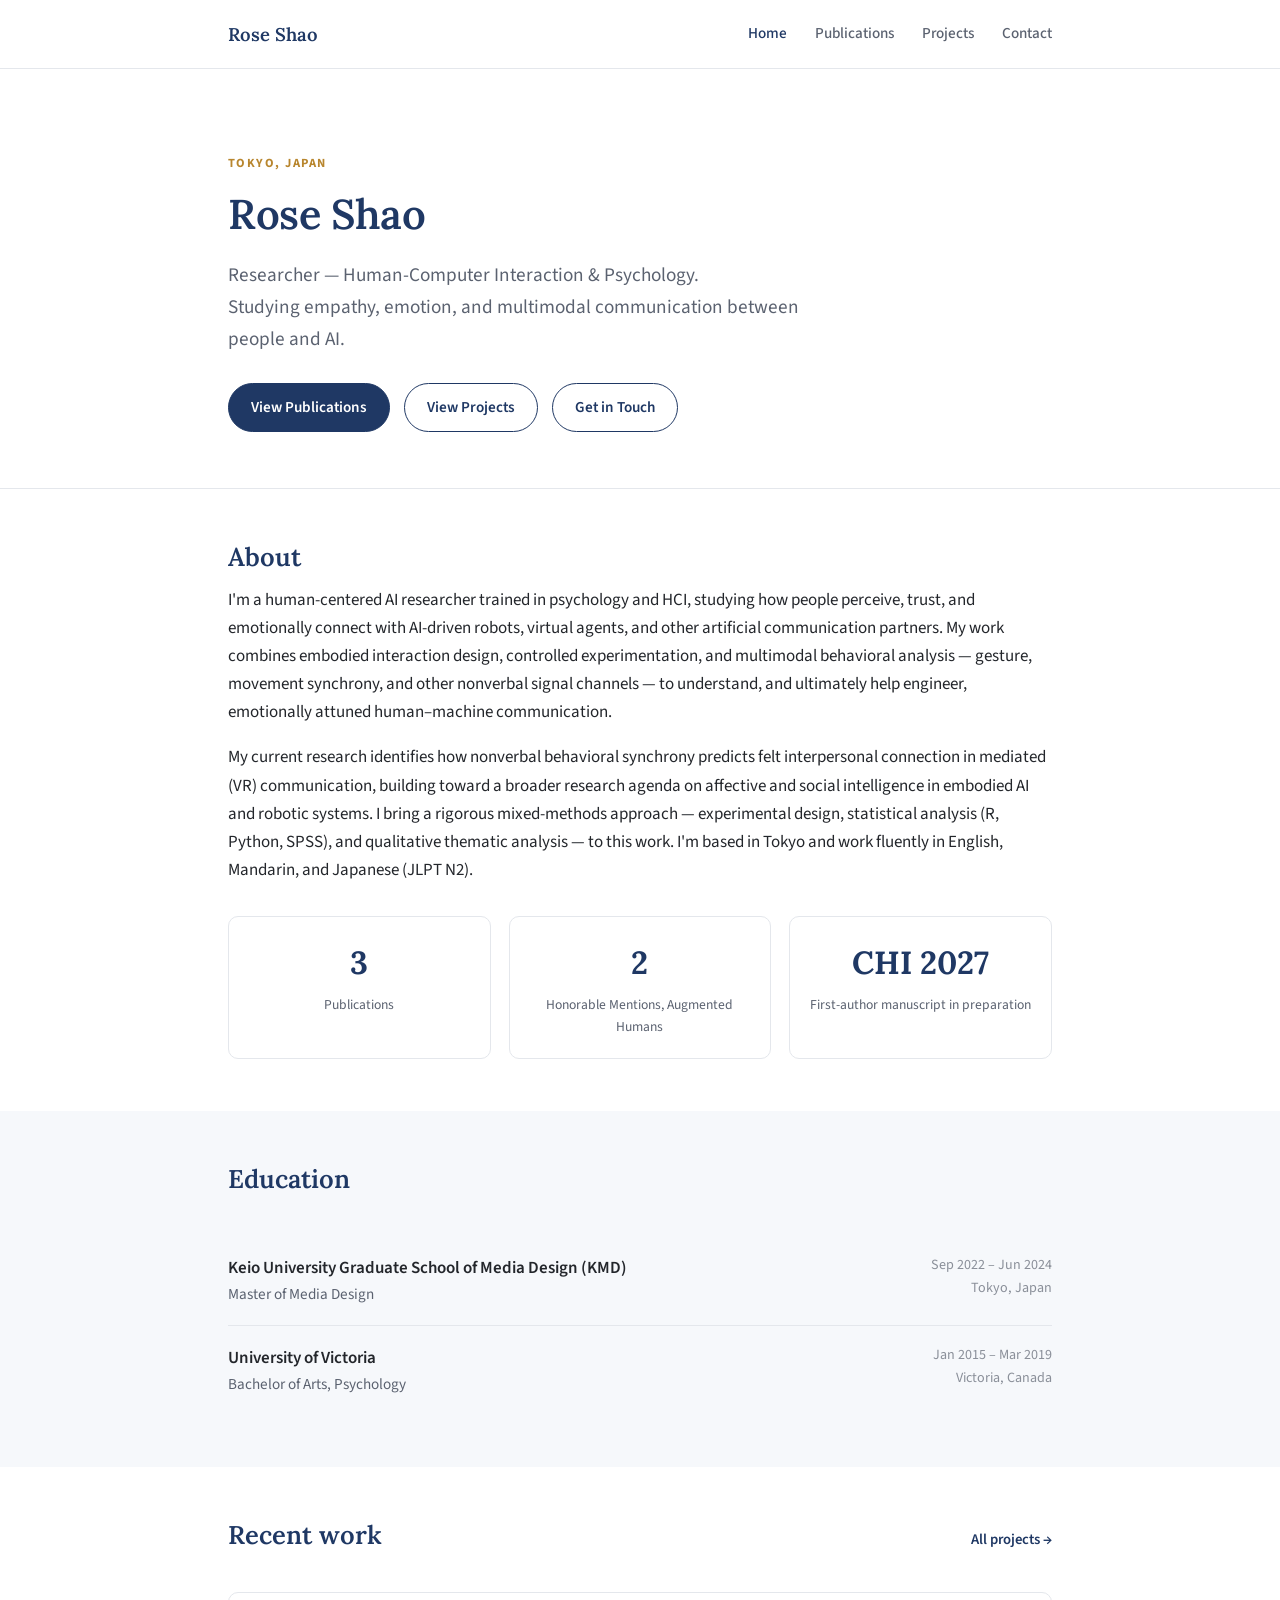
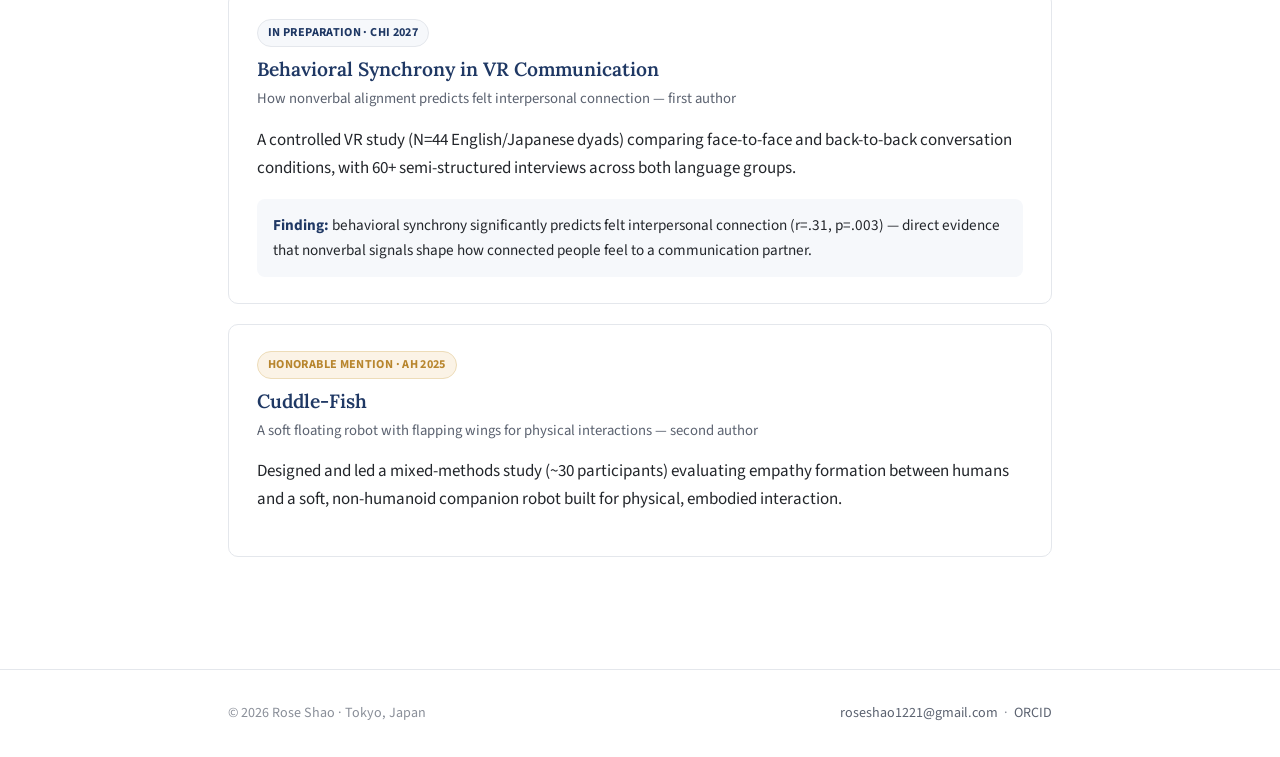
==== index.html @ c5a9d0fc "Add files via upload" ====
<!DOCTYPE html>
<html lang="en">
<head>
<meta charset="UTF-8">
<meta name="viewport" content="width=device-width, initial-scale=1.0">
<title>Rose Shao — Researcher, HCI &amp; Psychology</title>
<meta name="description" content="Rose Shao is a Tokyo-based researcher studying empathy, emotion, and multimodal human-machine communication in HCI, robotics, and VR.">
<link rel="preconnect" href="https://fonts.googleapis.com">
<link rel="preconnect" href="https://fonts.gstatic.com" crossorigin>
<link href="https://fonts.googleapis.com/css2?family=Lora:wght@500;600;700&family=Source+Sans+3:wght@400;500;600;700&display=swap" rel="stylesheet">
<link rel="stylesheet" href="css/style.css">
</head>
<body>

<header class="site-header">
  <div class="wrap">
    <a href="index.html" class="logo">Rose Shao</a>
    <nav>
      <a href="index.html" class="active">Home</a>
      <a href="publications.html">Publications</a>
      <a href="projects.html">Projects</a>
      <a href="contact.html">Contact</a>
    </nav>
  </div>
</header>

<main>
  <section class="hero">
    <div class="wrap">
      <p class="eyebrow">Tokyo, Japan</p>
      <h1>Rose Shao</h1>
      <p class="tagline">Researcher — Human-Computer Interaction &amp; Psychology.<br>
      Studying empathy, emotion, and multimodal communication between people and AI.</p>
      <div class="cta-row">
        <a class="btn btn-primary" href="publications.html">View Publications</a>
        <a class="btn btn-secondary" href="projects.html">View Projects</a>
        <a class="btn btn-secondary" href="contact.html">Get in Touch</a>
      </div>
    </div>
  </section>

  <hr class="section-divider">

  <section>
    <div class="wrap">
      <h2>About</h2>
      <p>
        I'm a human-centered AI researcher trained in psychology and HCI, studying how people
        perceive, trust, and emotionally connect with AI-driven robots, virtual agents, and other
        artificial communication partners. My work combines embodied interaction design, controlled
        experimentation, and multimodal behavioral analysis — gesture, movement synchrony, and other
        nonverbal signal channels — to understand, and ultimately help engineer, emotionally attuned
        human&ndash;machine communication.
      </p>
      <p>
        My current research identifies how nonverbal behavioral synchrony predicts felt interpersonal
        connection in mediated (VR) communication, building toward a broader research agenda on
        affective and social intelligence in embodied AI and robotic systems. I bring a rigorous
        mixed-methods approach — experimental design, statistical analysis (R, Python, SPSS), and
        qualitative thematic analysis — to this work. I'm based in Tokyo and work fluently in English,
        Mandarin, and Japanese (JLPT N2).
      </p>

      <div class="stat-row">
        <div class="stat-card">
          <div class="stat-num">3</div>
          <div class="stat-label">Publications</div>
        </div>
        <div class="stat-card">
          <div class="stat-num">2</div>
          <div class="stat-label">Honorable Mentions, Augmented Humans</div>
        </div>
        <div class="stat-card">
          <div class="stat-num">CHI 2027</div>
          <div class="stat-label">First-author manuscript in preparation</div>
        </div>
      </div>
    </div>
  </section>

  <section class="tint">
    <div class="wrap">
      <div class="section-head">
        <h2>Education</h2>
      </div>

      <div class="edu-row">
        <div>
          <div class="school">Keio University Graduate School of Media Design (KMD)</div>
          <div class="degree">Master of Media Design</div>
        </div>
        <div class="when">Sep 2022 – Jun 2024<br>Tokyo, Japan</div>
      </div>

      <div class="edu-row">
        <div>
          <div class="school">University of Victoria</div>
          <div class="degree">Bachelor of Arts, Psychology</div>
        </div>
        <div class="when">Jan 2015 – Mar 2019<br>Victoria, Canada</div>
      </div>
    </div>
  </section>

  <section>
    <div class="wrap">
      <div class="section-head">
        <h2>Recent work</h2>
        <a class="see-all" href="projects.html">All projects →</a>
      </div>

      <div class="card">
        <div class="card-eyebrow">
          <span class="badge">In preparation · CHI 2027</span>
        </div>
        <h3>Behavioral Synchrony in VR Communication</h3>
        <p class="venue">How nonverbal alignment predicts felt interpersonal connection — first author</p>
        <p>A controlled VR study (N=44 English/Japanese dyads) comparing face-to-face and back-to-back
        conversation conditions, with 60+ semi-structured interviews across both language groups.</p>
        <div class="findings"><strong>Finding:</strong> behavioral synchrony significantly predicts felt
        interpersonal connection (r=.31, p=.003) — direct evidence that nonverbal signals shape how
        connected people feel to a communication partner.</div>
      </div>

      <div class="card">
        <div class="card-eyebrow">
          <span class="badge badge-honor">Honorable Mention · AH 2025</span>
        </div>
        <h3>Cuddle-Fish</h3>
        <p class="venue">A soft floating robot with flapping wings for physical interactions — second author</p>
        <p>Designed and led a mixed-methods study (~30 participants) evaluating empathy formation between
        humans and a soft, non-humanoid companion robot built for physical, embodied interaction.</p>
      </div>
    </div>
  </section>
</main>

<footer class="site-footer">
  <div class="wrap">
    <p>© 2026 Rose Shao · Tokyo, Japan</p>
    <p><a href="mailto:roseshao1221@gmail.com">roseshao1221@gmail.com</a> &nbsp;·&nbsp; <a href="https://orcid.org/0009-0001-0417-9111" target="_blank" rel="noopener">ORCID</a></p>
  </div>
</footer>

</body>
</html>
---- css/style.css ----
/* ===== Rose Shao — Personal Site ===== */

:root {
  --navy: #1f3864;
  --navy-deep: #162748;
  --ink: #23262b;
  --muted: #5b6270;
  --faint: #8a8f99;
  --border: #e4e7ec;
  --bg: #ffffff;
  --bg-tint: #f6f8fb;
  --gold: #b8862e;
  --gold-bg: #fbf3e6;
  --max-w: 880px;
  --radius: 10px;
}

* { box-sizing: border-box; }

html { scroll-behavior: smooth; }

body {
  margin: 0;
  background: var(--bg);
  color: var(--ink);
  font-family: "Source Sans 3", "Inter", -apple-system, BlinkMacSystemFont, "Segoe UI", sans-serif;
  font-size: 17px;
  line-height: 1.65;
  -webkit-font-smoothing: antialiased;
}

h1, h2, h3, h4 {
  font-family: "Lora", Georgia, "Times New Roman", serif;
  color: var(--navy);
  line-height: 1.25;
  margin: 0 0 0.5em 0;
  font-weight: 600;
}

h1 { font-size: 2.6rem; letter-spacing: -0.01em; }
h2 { font-size: 1.6rem; margin-top: 0; }
h3 { font-size: 1.2rem; margin-bottom: 0.35em; }

p { margin: 0 0 1em 0; color: var(--ink); }

a { color: var(--navy); text-decoration: none; }
a:hover { text-decoration: underline; }

.wrap {
  max-width: var(--max-w);
  margin: 0 auto;
  padding: 0 28px;
}

/* ---------- Header ---------- */
.site-header {
  border-bottom: 1px solid var(--border);
  position: sticky;
  top: 0;
  background: rgba(255, 255, 255, 0.92);
  backdrop-filter: saturate(180%) blur(6px);
  z-index: 20;
}

.site-header .wrap {
  display: flex;
  align-items: center;
  justify-content: space-between;
  height: 68px;
}

.logo {
  font-family: "Lora", Georgia, serif;
  font-weight: 600;
  font-size: 1.15rem;
  color: var(--navy);
}
.logo:hover { text-decoration: none; }

.site-header nav {
  display: flex;
  align-items: center;
  gap: 28px;
}

.site-header nav a {
  color: var(--muted);
  font-size: 0.95rem;
  font-weight: 500;
}
.site-header nav a:hover { color: var(--navy); text-decoration: none; }
.site-header nav a.active { color: var(--navy); }

.nav-cv {
  border: 1px solid var(--navy);
  border-radius: 999px;
  padding: 6px 16px !important;
  color: var(--navy) !important;
}
.nav-cv:hover { background: var(--navy); color: #fff !important; }

/* ---------- Hero ---------- */
.hero {
  padding: 84px 0 56px 0;
}

.eyebrow {
  text-transform: uppercase;
  letter-spacing: 0.12em;
  font-size: 0.78rem;
  color: var(--gold);
  font-weight: 700;
  margin-bottom: 14px;
}

.tagline {
  font-size: 1.2rem;
  color: var(--muted);
  max-width: 620px;
}

.cta-row {
  display: flex;
  gap: 14px;
  flex-wrap: wrap;
  margin-top: 28px;
}

.btn {
  display: inline-block;
  padding: 11px 22px;
  border-radius: 999px;
  font-size: 0.95rem;
  font-weight: 600;
  border: 1px solid var(--navy);
}
.btn:hover { text-decoration: none; }

.btn-primary {
  background: var(--navy);
  color: #fff;
}
.btn-primary:hover { background: var(--navy-deep); }

.btn-secondary {
  background: transparent;
  color: var(--navy);
}
.btn-secondary:hover { background: var(--bg-tint); }

/* ---------- Sections ---------- */
section { padding: 52px 0; }
section.tint { background: var(--bg-tint); }
.section-divider { border: none; border-top: 1px solid var(--border); margin: 0; }

.section-head {
  display: flex;
  align-items: baseline;
  justify-content: space-between;
  margin-bottom: 28px;
}

.section-head .see-all { font-size: 0.92rem; font-weight: 600; }

/* ---------- Stats ---------- */
.stat-row {
  display: grid;
  grid-template-columns: repeat(3, 1fr);
  gap: 18px;
  margin-top: 32px;
}

.stat-card {
  border: 1px solid var(--border);
  border-radius: var(--radius);
  padding: 20px 18px;
  text-align: center;
}

.stat-num {
  font-family: "Lora", Georgia, serif;
  font-size: 2rem;
  color: var(--navy);
  font-weight: 700;
}

.stat-label {
  font-size: 0.85rem;
  color: var(--muted);
  margin-top: 4px;
}

/* ---------- Education / list rows ---------- */
.edu-row {
  display: flex;
  justify-content: space-between;
  gap: 20px;
  padding: 18px 0;
  border-bottom: 1px solid var(--border);
}
.edu-row:last-child { border-bottom: none; }

.edu-row .school { font-weight: 600; color: var(--ink); }
.edu-row .degree { color: var(--muted); font-size: 0.95rem; }
.edu-row .when { color: var(--faint); font-size: 0.88rem; white-space: nowrap; text-align: right; }

/* ---------- Cards (publications / projects) ---------- */
.card {
  border: 1px solid var(--border);
  border-radius: var(--radius);
  padding: 26px 28px;
  margin-bottom: 20px;
  background: #fff;
}

.card-eyebrow {
  display: flex;
  gap: 10px;
  flex-wrap: wrap;
  align-items: center;
  margin-bottom: 10px;
}

.badge {
  display: inline-block;
  font-size: 0.76rem;
  font-weight: 700;
  letter-spacing: 0.03em;
  text-transform: uppercase;
  padding: 3px 10px;
  border-radius: 999px;
  background: var(--bg-tint);
  color: var(--navy);
  border: 1px solid var(--border);
}

.badge-honor {
  background: var(--gold-bg);
  color: var(--gold);
  border-color: #eddcb8;
}

.card h3 { margin-bottom: 6px; }

.card .venue {
  color: var(--muted);
  font-size: 0.92rem;
  margin-bottom: 14px;
}

.card .findings {
  margin: 14px 0 0 0;
  padding: 14px 16px;
  background: var(--bg-tint);
  border-radius: 8px;
  font-size: 0.95rem;
}
.card .findings strong { color: var(--navy); }

.tag-row {
  display: flex;
  gap: 8px;
  flex-wrap: wrap;
  margin-top: 16px;
}
.tag {
  font-size: 0.8rem;
  color: var(--muted);
  background: var(--bg-tint);
  border-radius: 6px;
  padding: 3px 10px;
}

.card-links {
  margin-top: 16px;
  display: flex;
  gap: 18px;
  font-size: 0.92rem;
  font-weight: 600;
}

.citation {
  font-family: "Menlo", "Consolas", monospace;
  font-size: 0.83rem;
  color: var(--muted);
  background: var(--bg-tint);
  border-left: 3px solid var(--navy);
  padding: 12px 16px;
  border-radius: 0 6px 6px 0;
  margin-top: 14px;
  line-height: 1.55;
}

.note {
  font-size: 0.85rem;
  color: var(--faint);
  font-style: italic;
  margin-top: 10px;
}

/* ---------- Contact ---------- */
.contact-grid {
  display: grid;
  grid-template-columns: 1fr 1fr;
  gap: 16px;
  margin-top: 28px;
}

.contact-card {
  border: 1px solid var(--border);
  border-radius: var(--radius);
  padding: 22px 24px;
}

.contact-card .label {
  font-size: 0.8rem;
  text-transform: uppercase;
  letter-spacing: 0.06em;
  color: var(--faint);
  margin-bottom: 6px;
}

.contact-card .value {
  font-size: 1.05rem;
  font-weight: 600;
}

/* ---------- Footer ---------- */
.site-footer {
  border-top: 1px solid var(--border);
  padding: 32px 0;
  margin-top: 40px;
}

.site-footer .wrap {
  display: flex;
  justify-content: space-between;
  align-items: center;
  flex-wrap: wrap;
  gap: 12px;
}

.site-footer p {
  margin: 0;
  color: var(--faint);
  font-size: 0.88rem;
}

.site-footer a { color: var(--muted); }

/* ---------- Responsive ---------- */
@media (max-width: 640px) {
  h1 { font-size: 2rem; }
  .stat-row { grid-template-columns: 1fr; }
  .contact-grid { grid-template-columns: 1fr; }
  .site-header nav { gap: 16px; }
  .edu-row { flex-direction: column; }
  .edu-row .when { text-align: left; }
}
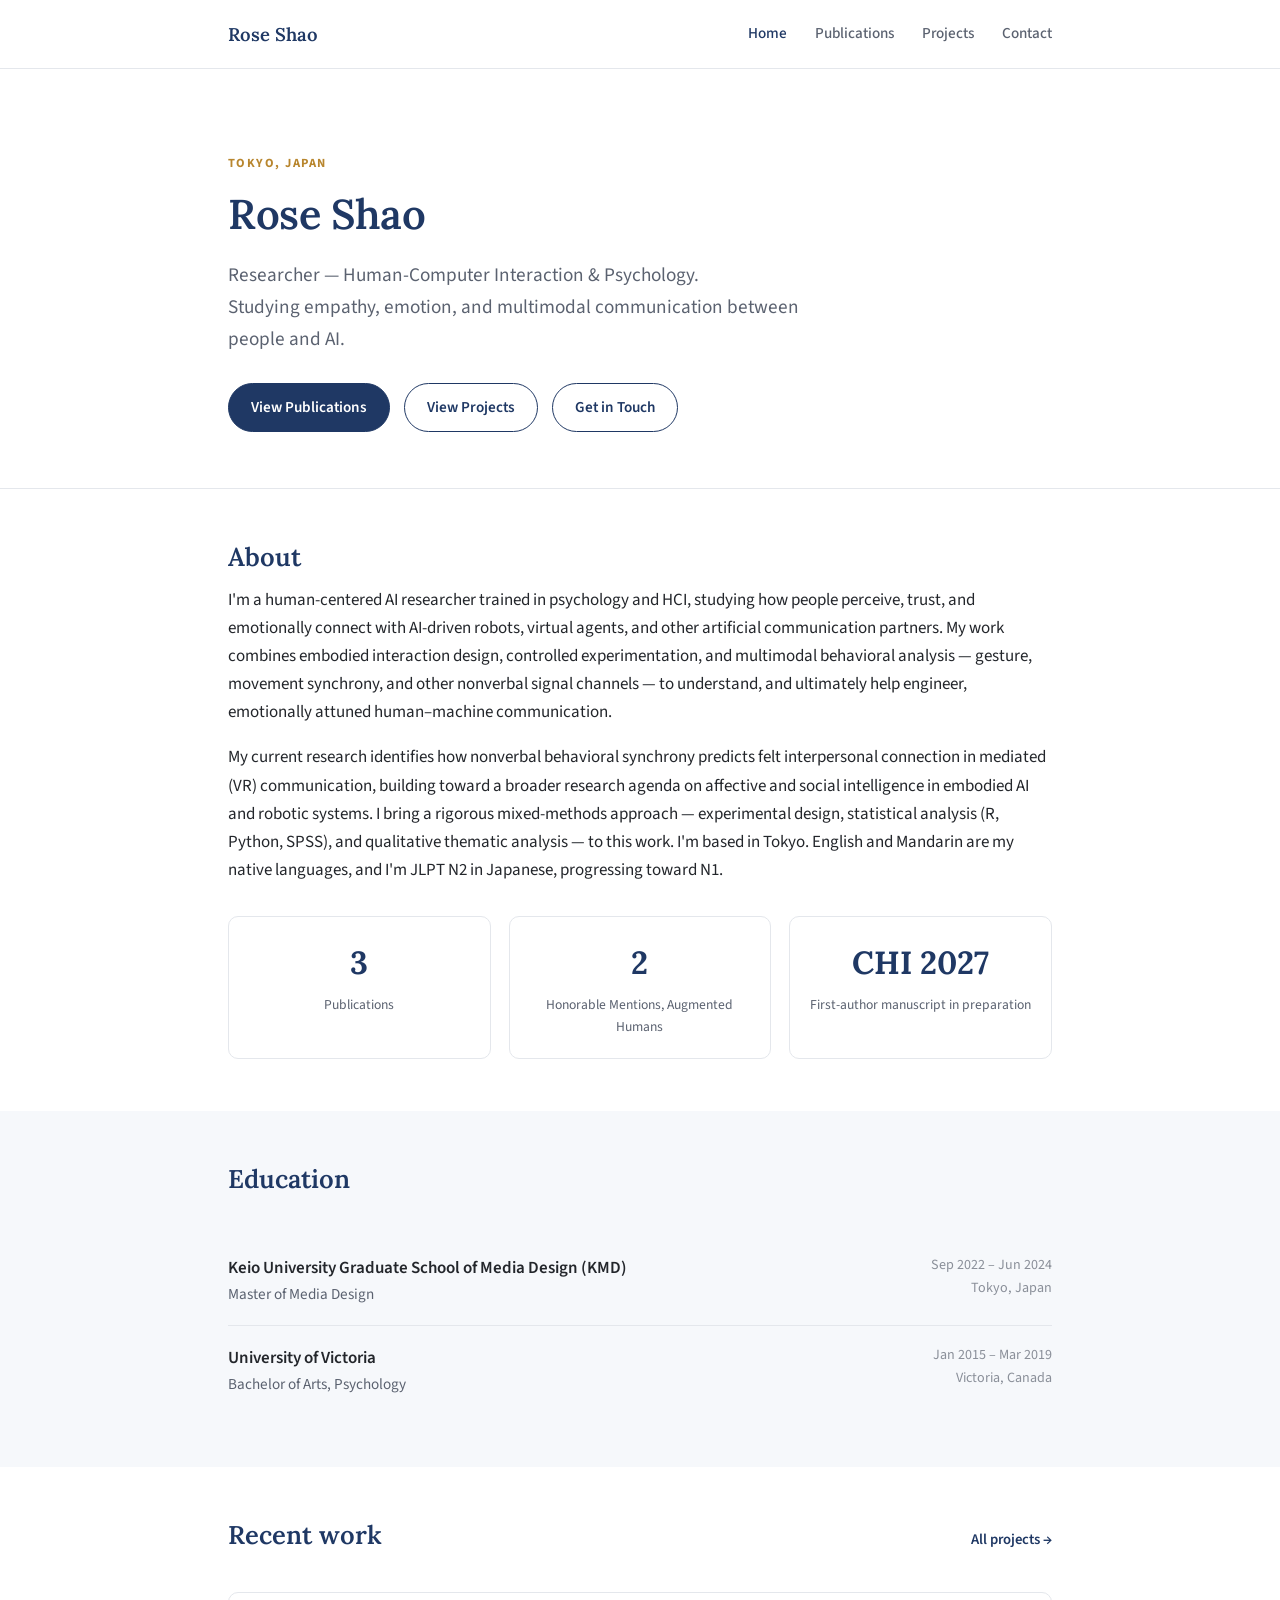
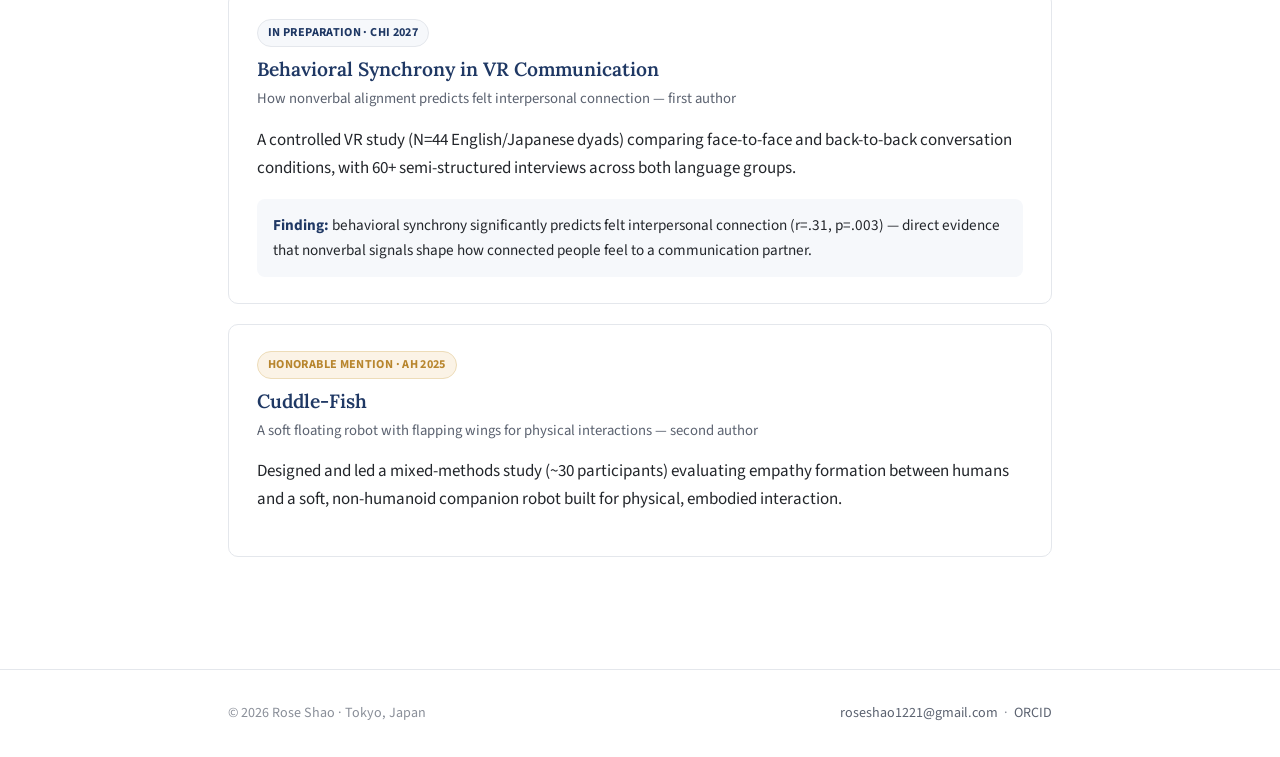
==== commit cd6024cd: "Correct Japanese proficiency claim to match actual JLPT N2 level" ====
--- a/index.html
+++ b/index.html
@@ -57,8 +57,8 @@
         connection in mediated (VR) communication, building toward a broader research agenda on
         affective and social intelligence in embodied AI and robotic systems. I bring a rigorous
         mixed-methods approach — experimental design, statistical analysis (R, Python, SPSS), and
-        qualitative thematic analysis — to this work. I'm based in Tokyo and work fluently in English,
-        Mandarin, and Japanese (JLPT N2).
+        qualitative thematic analysis — to this work. I'm based in Tokyo. English and Mandarin are my
+        native languages, and I'm JLPT N2 in Japanese, progressing toward N1.
       </p>
 
       <div class="stat-row">
--- a/css/style.css
+++ b/css/style.css
@@ -213,6 +213,30 @@
   background: #fff;
 }
 
+.card-photo {
+  width: calc(100% + 56px);
+  margin: -26px -28px 20px -28px;
+  border-radius: var(--radius) var(--radius) 0 0;
+  overflow: hidden;
+  background: var(--bg-tint);
+}
+
+.card-photo img {
+  width: 100%;
+  height: 300px;
+  object-fit: cover;
+  object-position: center;
+  display: block;
+}
+
+.card-photo-credit {
+  font-size: 0.76rem;
+  color: var(--faint);
+  padding: 6px 16px;
+  background: var(--bg-tint);
+  text-align: right;
+}
+
 .card-eyebrow {
   display: flex;
   gap: 10px;
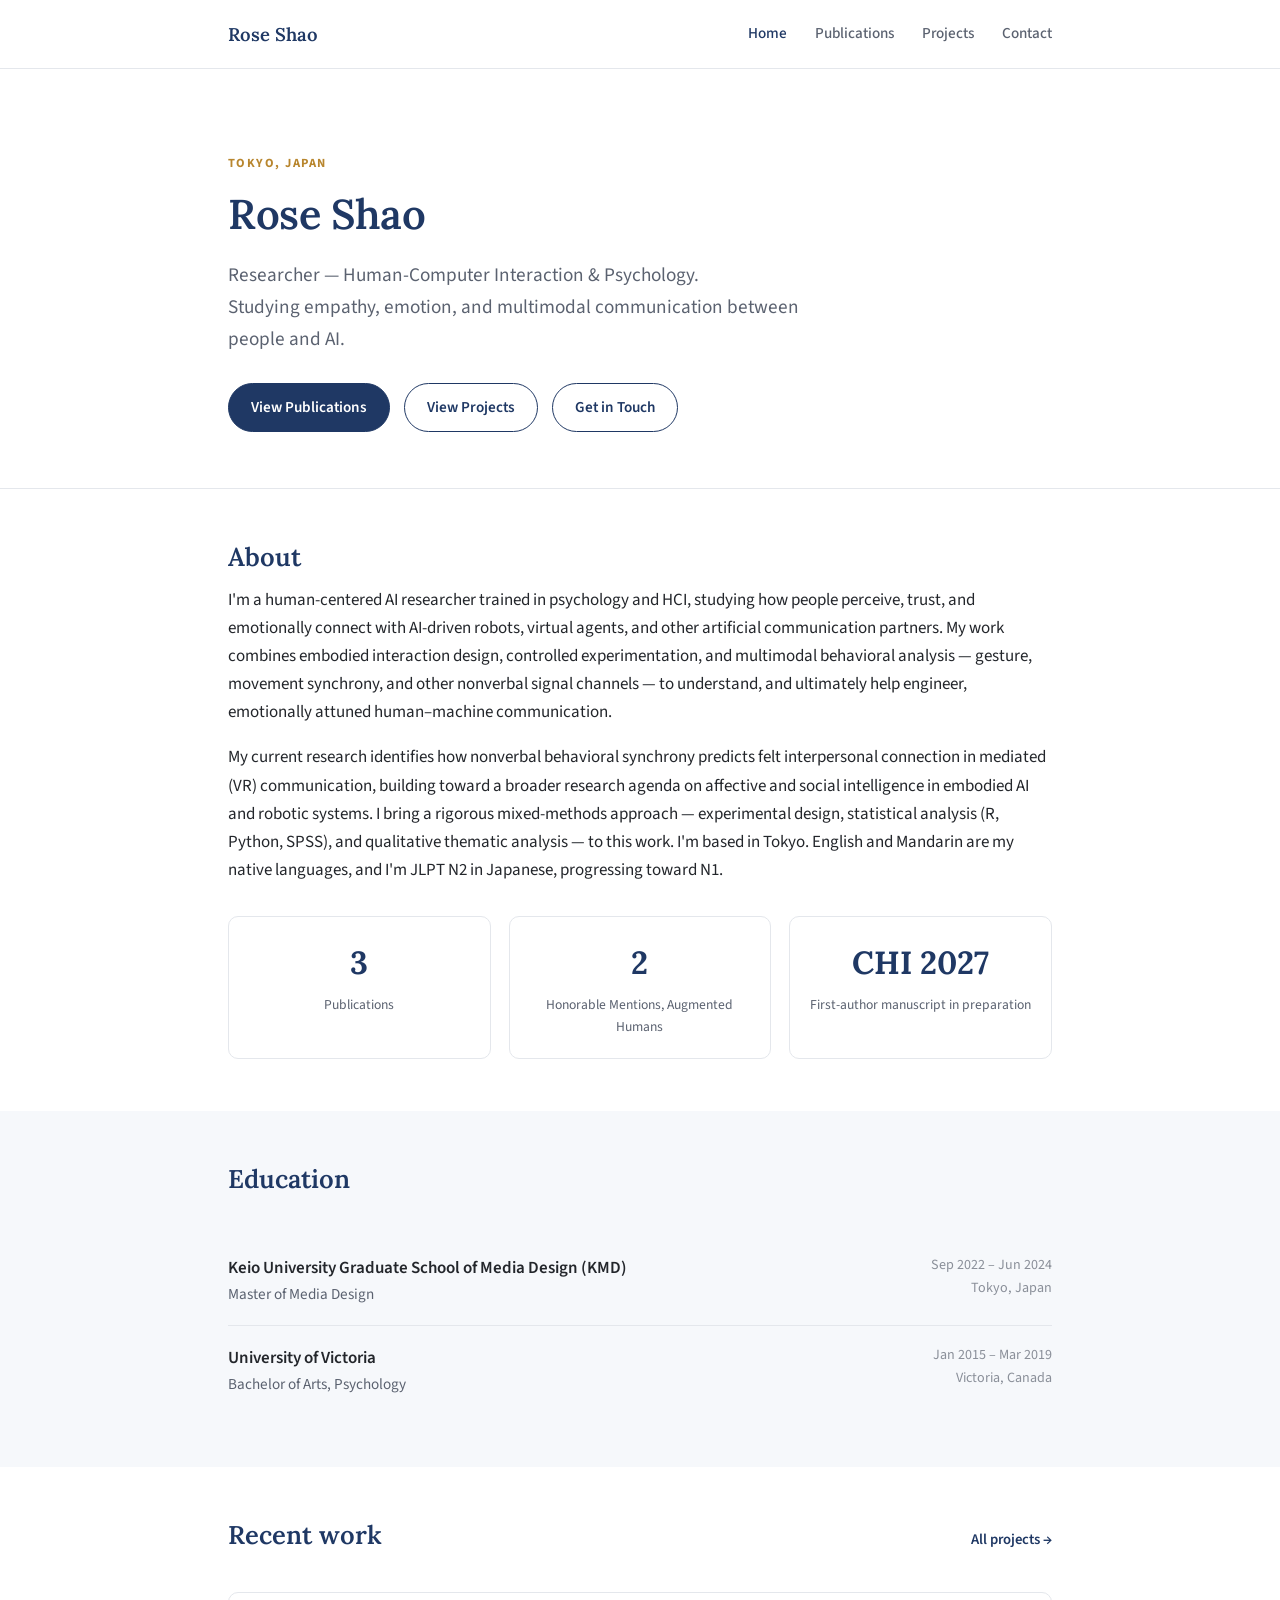
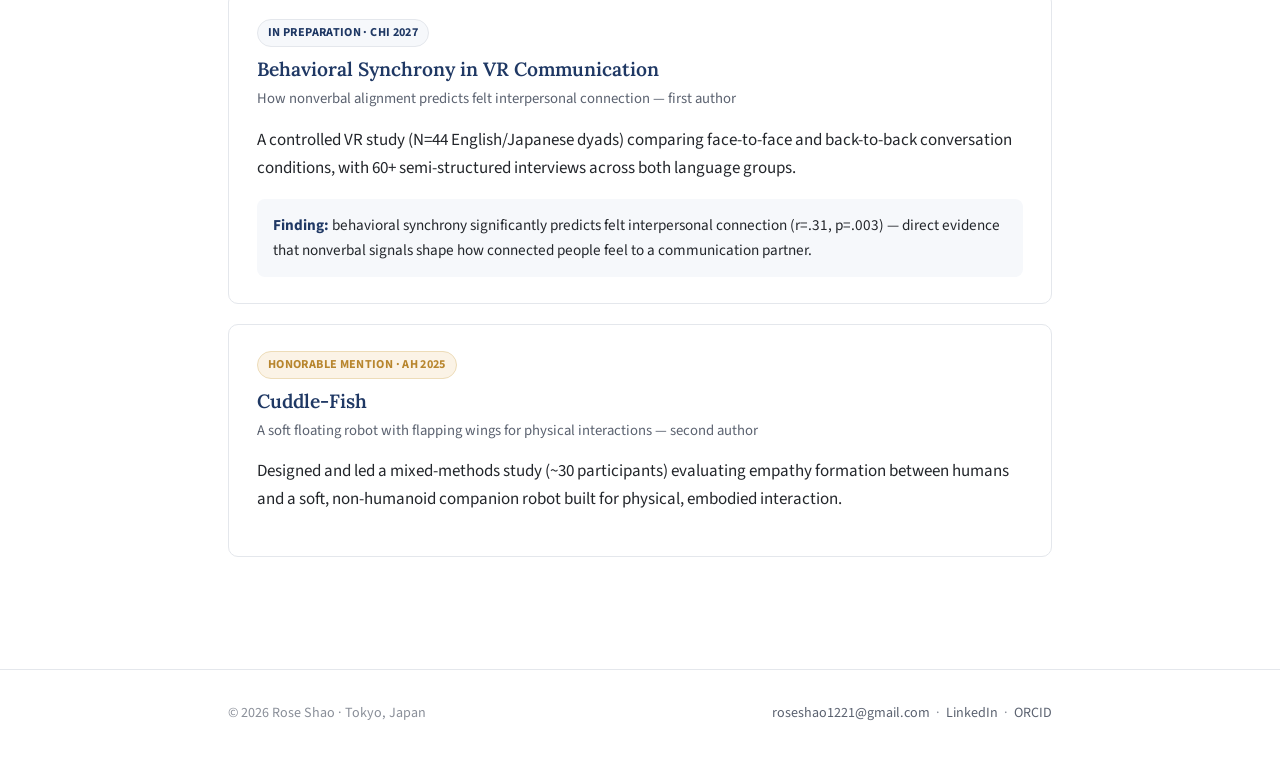
==== commit c35972fa: "Add LinkedIn profile link to contact card and site footer Job search is active — makes it easier for" ====
--- a/index.html
+++ b/index.html
@@ -5,6 +5,13 @@
 <meta name="viewport" content="width=device-width, initial-scale=1.0">
 <title>Rose Shao — Researcher, HCI &amp; Psychology</title>
 <meta name="description" content="Rose Shao is a Tokyo-based researcher studying empathy, emotion, and multimodal human-machine communication in HCI, robotics, and VR.">
+<link rel="icon" href="favicon.svg" type="image/svg+xml">
+<meta property="og:type" content="website">
+<meta property="og:title" content="Rose Shao — Researcher, HCI & Psychology">
+<meta property="og:description" content="Rose Shao is a Tokyo-based researcher studying empathy, emotion, and multimodal human-machine communication in HCI, robotics, and VR.">
+<meta property="og:url" content="https://roseshao1221.github.io/Rose-Shao-Website/">
+<meta property="og:image" content="https://roseshao1221.github.io/Rose-Shao-Website/images/vr-synchrony.jpg">
+<meta name="twitter:card" content="summary_large_image">
 <link rel="preconnect" href="https://fonts.googleapis.com">
 <link rel="preconnect" href="https://fonts.gstatic.com" crossorigin>
 <link href="https://fonts.googleapis.com/css2?family=Lora:wght@500;600;700&family=Source+Sans+3:wght@400;500;600;700&display=swap" rel="stylesheet">
@@ -138,7 +145,7 @@
 <footer class="site-footer">
   <div class="wrap">
     <p>© 2026 Rose Shao · Tokyo, Japan</p>
-    <p><a href="mailto:roseshao1221@gmail.com">roseshao1221@gmail.com</a> &nbsp;·&nbsp; <a href="https://orcid.org/0009-0001-0417-9111" target="_blank" rel="noopener">ORCID</a></p>
+    <p><a href="mailto:roseshao1221@gmail.com">roseshao1221@gmail.com</a> &nbsp;·&nbsp; <a href="https://www.linkedin.com/in/rose-shao-9a7721168/" target="_blank" rel="noopener">LinkedIn</a> &nbsp;·&nbsp; <a href="https://orcid.org/0009-0001-0417-9111" target="_blank" rel="noopener">ORCID</a></p>
   </div>
 </footer>
 
--- a/css/style.css
+++ b/css/style.css
@@ -91,14 +91,6 @@
 .site-header nav a:hover { color: var(--navy); text-decoration: none; }
 .site-header nav a.active { color: var(--navy); }
 
-.nav-cv {
-  border: 1px solid var(--navy);
-  border-radius: 999px;
-  padding: 6px 16px !important;
-  color: var(--navy) !important;
-}
-.nav-cv:hover { background: var(--navy); color: #fff !important; }
-
 /* ---------- Hero ---------- */
 .hero {
   padding: 84px 0 56px 0;
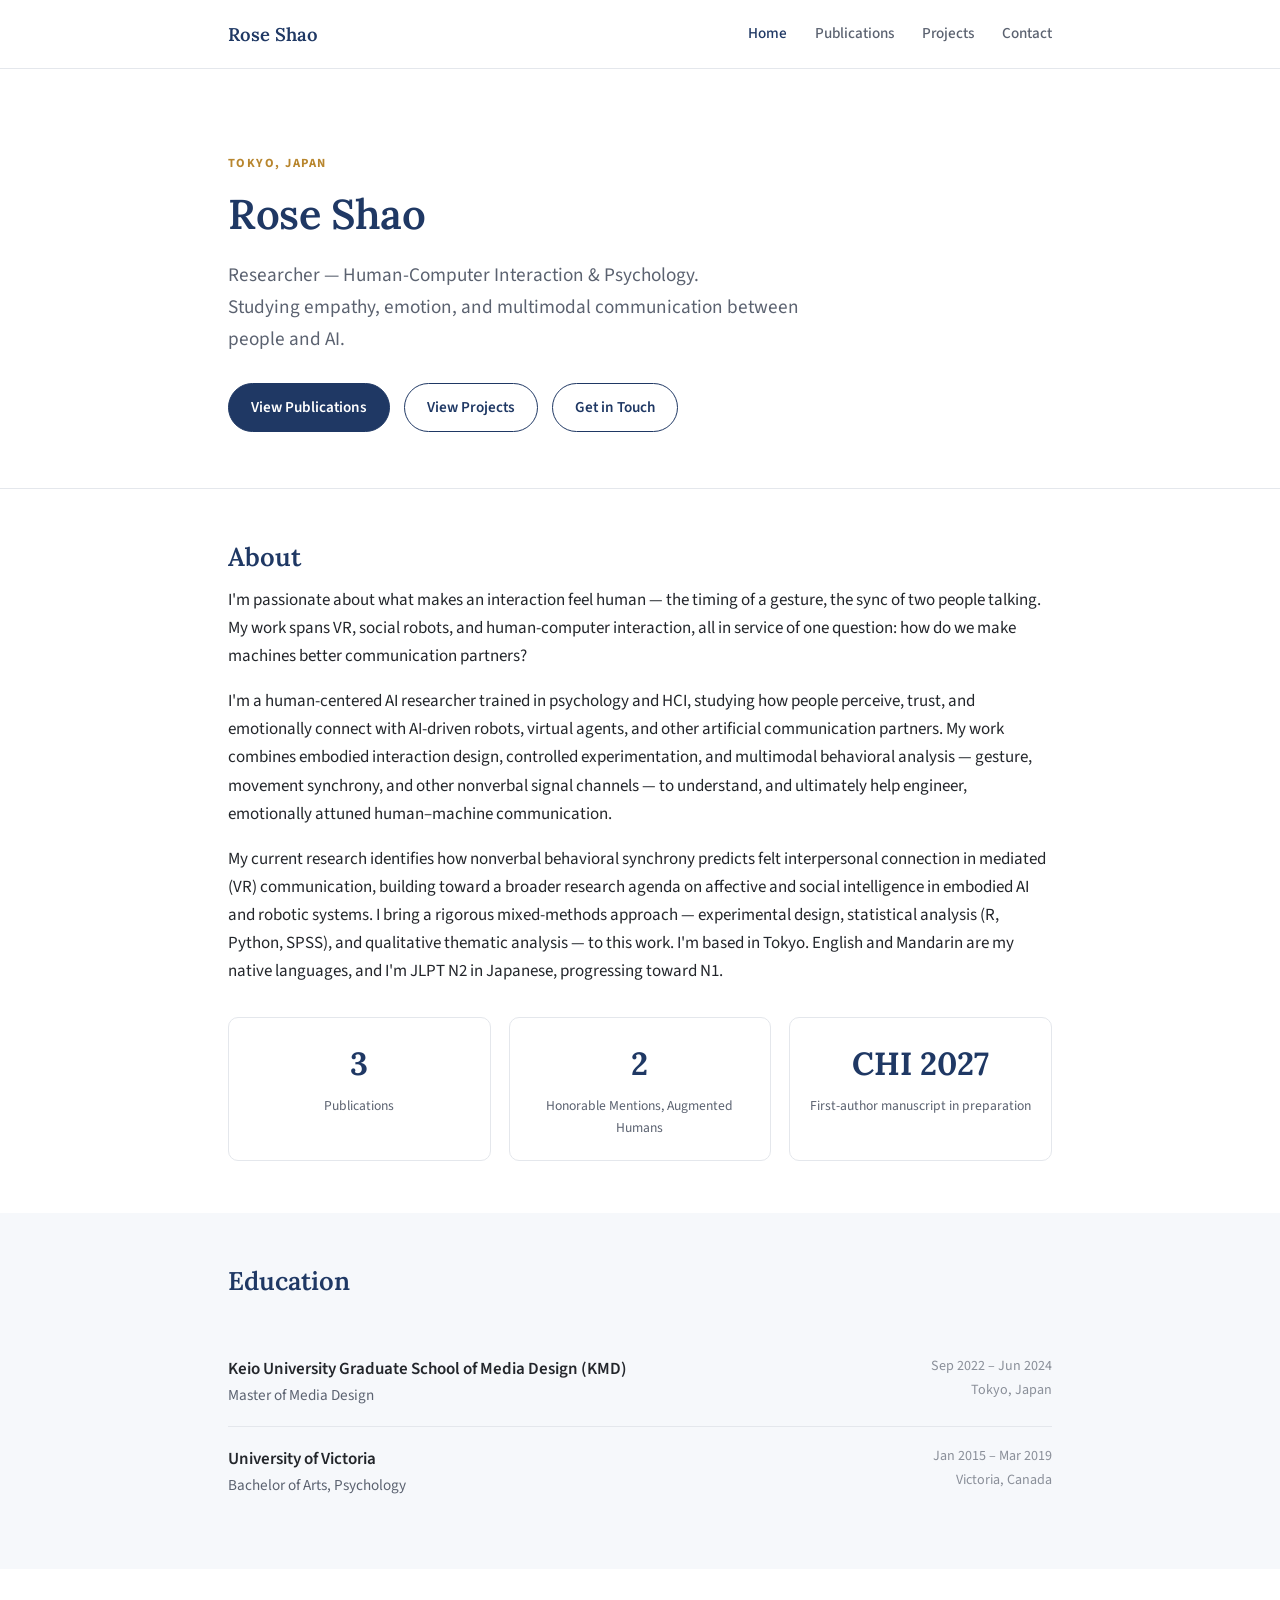
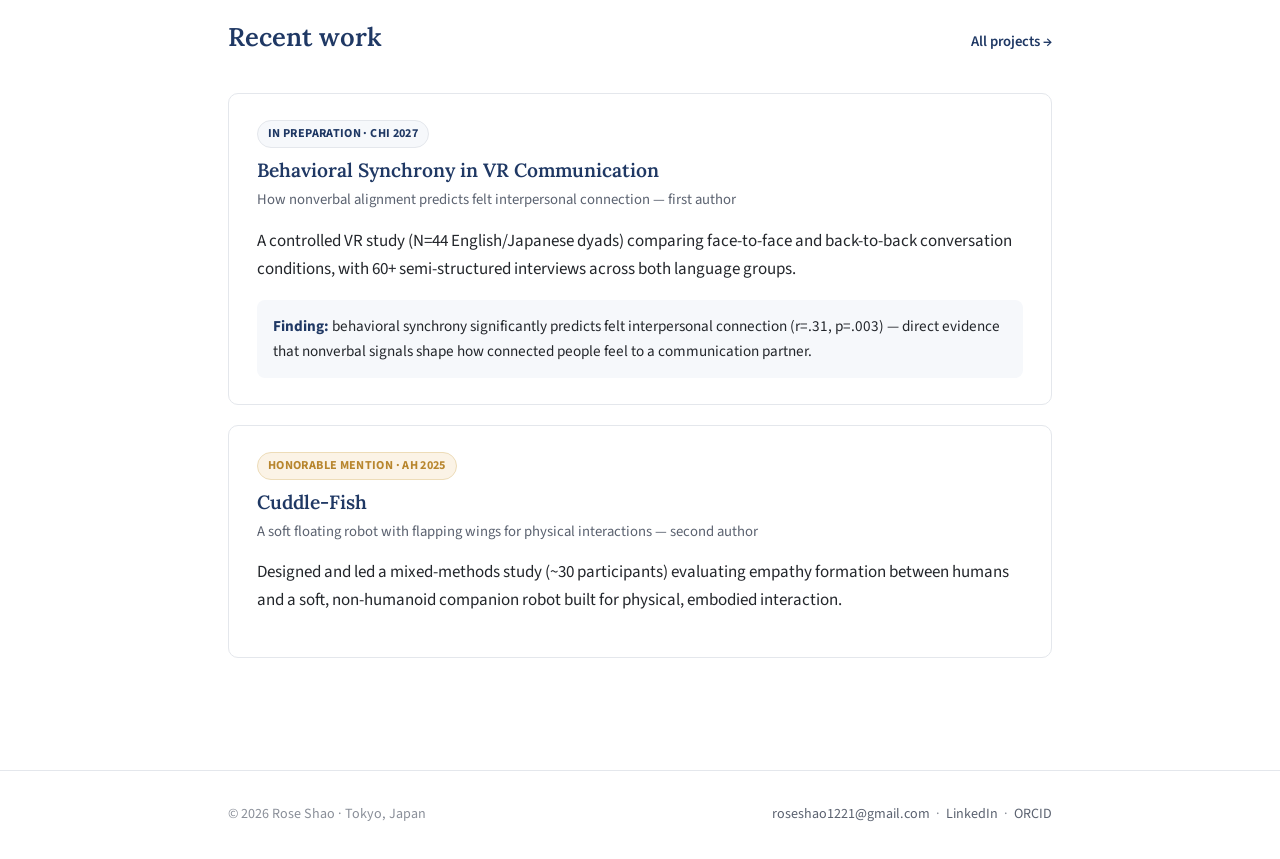
==== commit 34b23158: "Add personal intro blurb to homepage About section Short, warm intro leading into the existing CV-st" ====
--- a/index.html
+++ b/index.html
@@ -51,6 +51,12 @@
   <section>
     <div class="wrap">
       <h2>About</h2>
+      <p>
+        I'm passionate about what makes an interaction feel human — the timing of a gesture, the
+        sync of two people talking. My work spans VR, social robots, and human-computer
+        interaction, all in service of one question: how do we make machines better communication
+        partners?
+      </p>
       <p>
         I'm a human-centered AI researcher trained in psychology and HCI, studying how people
         perceive, trust, and emotionally connect with AI-driven robots, virtual agents, and other
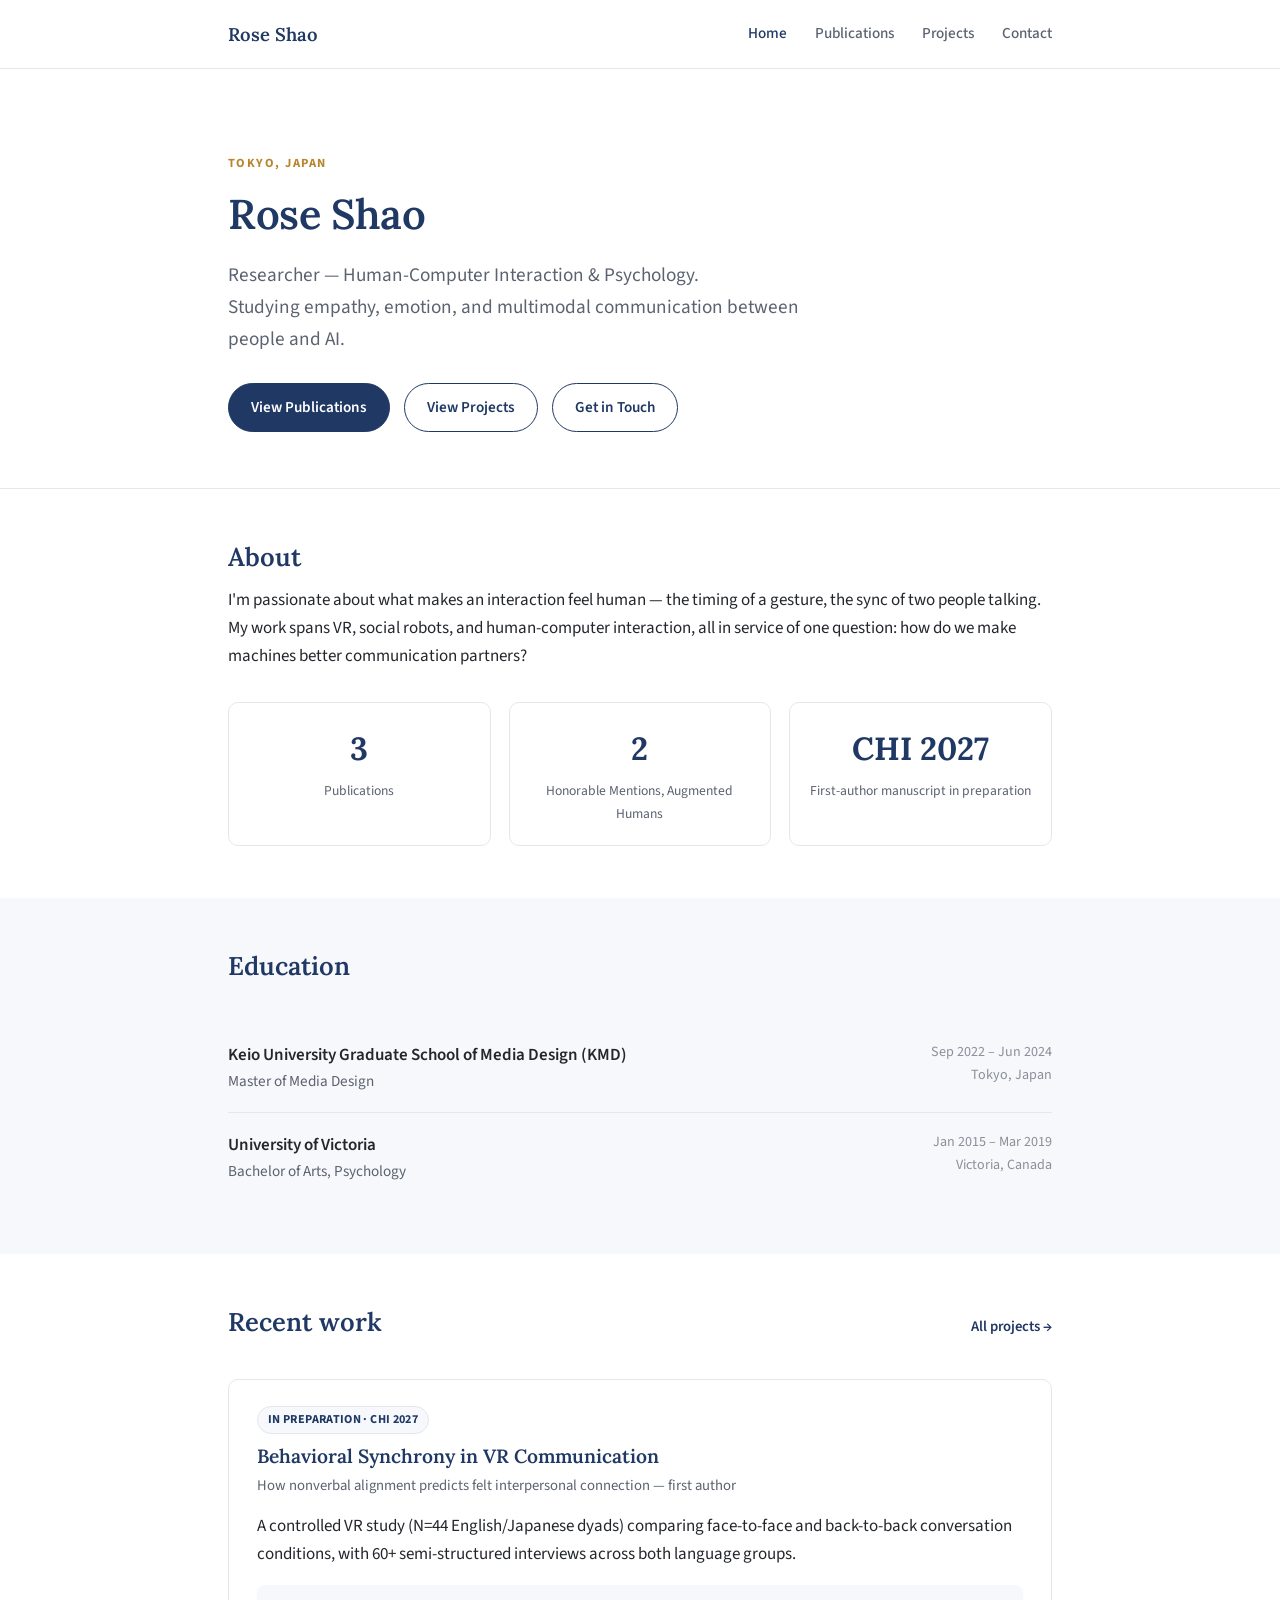
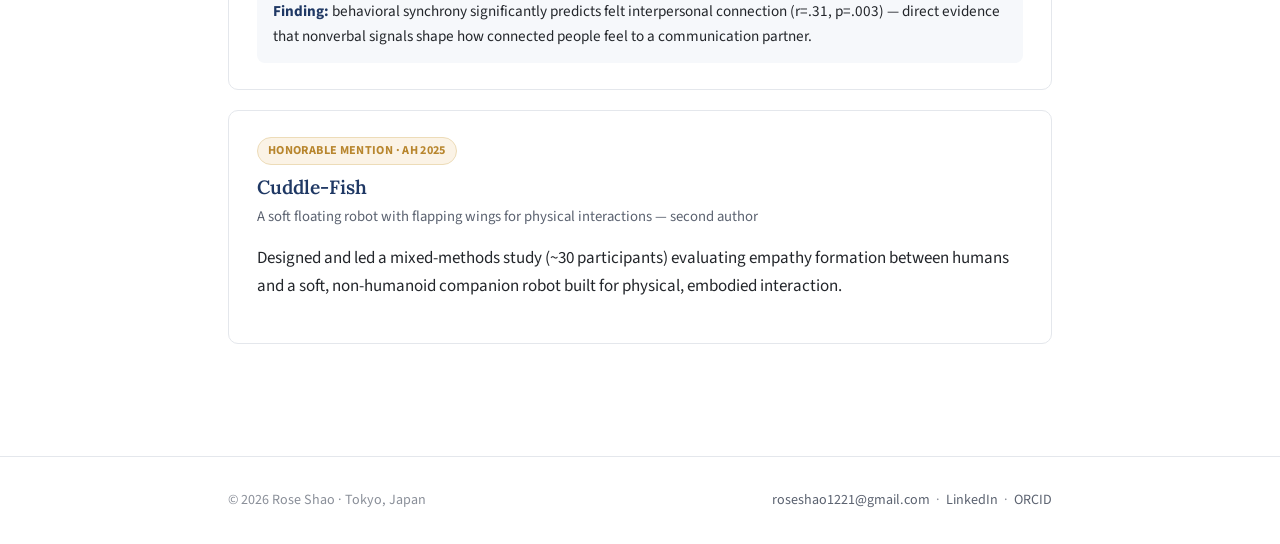
==== commit 1a8303be: "Remove CV-style bio paragraphs from homepage About section Keeping just the shorter personal intro; " ====
--- a/index.html
+++ b/index.html
@@ -57,23 +57,6 @@
         interaction, all in service of one question: how do we make machines better communication
         partners?
       </p>
-      <p>
-        I'm a human-centered AI researcher trained in psychology and HCI, studying how people
-        perceive, trust, and emotionally connect with AI-driven robots, virtual agents, and other
-        artificial communication partners. My work combines embodied interaction design, controlled
-        experimentation, and multimodal behavioral analysis — gesture, movement synchrony, and other
-        nonverbal signal channels — to understand, and ultimately help engineer, emotionally attuned
-        human&ndash;machine communication.
-      </p>
-      <p>
-        My current research identifies how nonverbal behavioral synchrony predicts felt interpersonal
-        connection in mediated (VR) communication, building toward a broader research agenda on
-        affective and social intelligence in embodied AI and robotic systems. I bring a rigorous
-        mixed-methods approach — experimental design, statistical analysis (R, Python, SPSS), and
-        qualitative thematic analysis — to this work. I'm based in Tokyo. English and Mandarin are my
-        native languages, and I'm JLPT N2 in Japanese, progressing toward N1.
-      </p>
-
       <div class="stat-row">
         <div class="stat-card">
           <div class="stat-num">3</div>
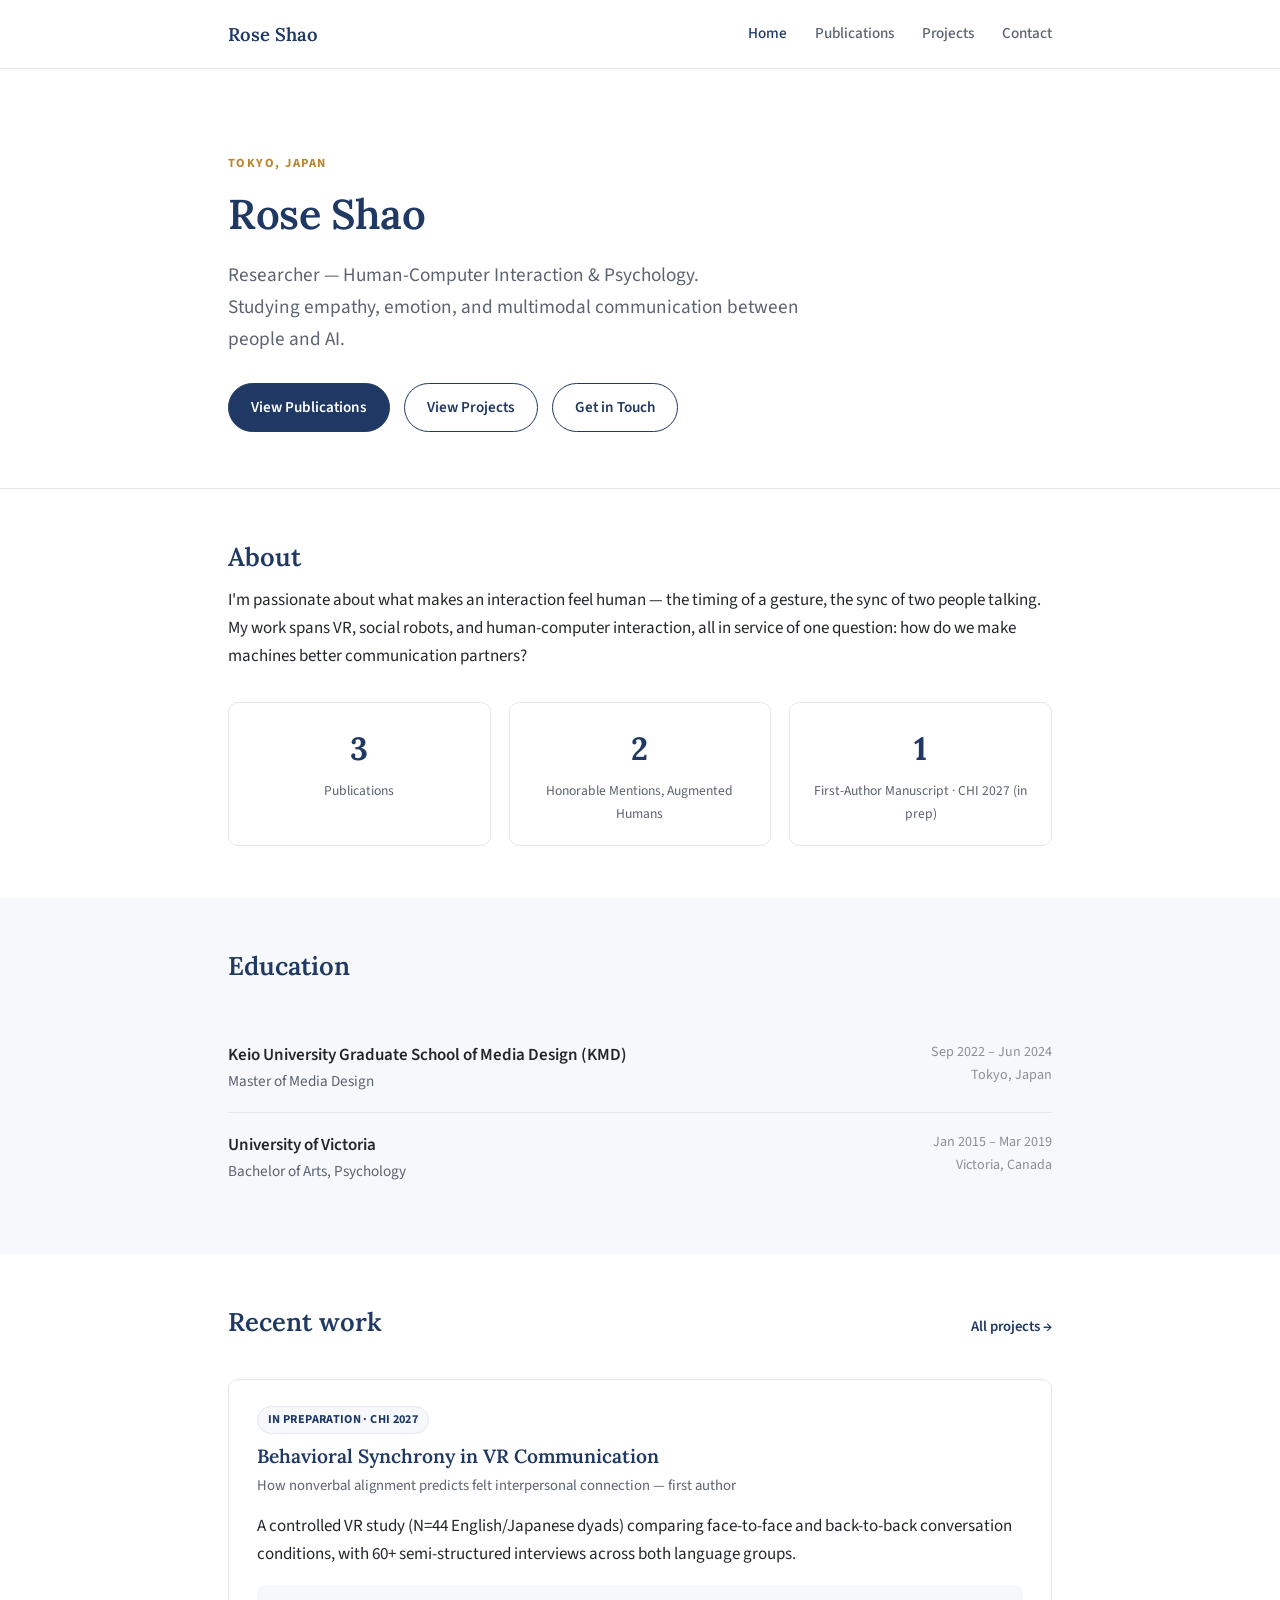
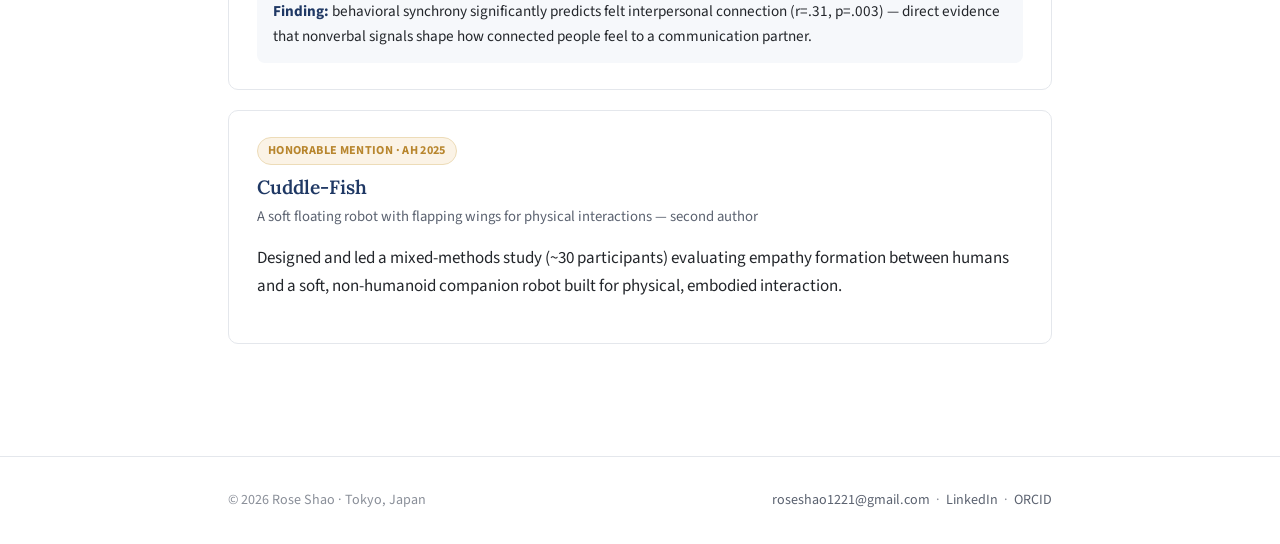
==== commit 5234fca7: "Add SEO plumbing, card hover polish, fix stat card layout - robots.txt + sitemap.xml for search inde" ====
--- a/index.html
+++ b/index.html
@@ -67,8 +67,8 @@
           <div class="stat-label">Honorable Mentions, Augmented Humans</div>
         </div>
         <div class="stat-card">
-          <div class="stat-num">CHI 2027</div>
-          <div class="stat-label">First-author manuscript in preparation</div>
+          <div class="stat-num">1</div>
+          <div class="stat-label">First-Author Manuscript · CHI 2027 (in prep)</div>
         </div>
       </div>
     </div>
--- a/css/style.css
+++ b/css/style.css
@@ -167,6 +167,12 @@
   border-radius: var(--radius);
   padding: 20px 18px;
   text-align: center;
+  transition: transform 0.18s ease, border-color 0.18s ease;
+}
+
+.stat-card:hover {
+  transform: translateY(-2px);
+  border-color: #cdd4e0;
 }
 
 .stat-num {
@@ -203,6 +209,13 @@
   padding: 26px 28px;
   margin-bottom: 20px;
   background: #fff;
+  transition: transform 0.18s ease, box-shadow 0.18s ease, border-color 0.18s ease;
+}
+
+.card:hover {
+  transform: translateY(-3px);
+  box-shadow: 0 12px 24px -12px rgba(31, 56, 100, 0.18);
+  border-color: #cdd4e0;
 }
 
 .card-photo {
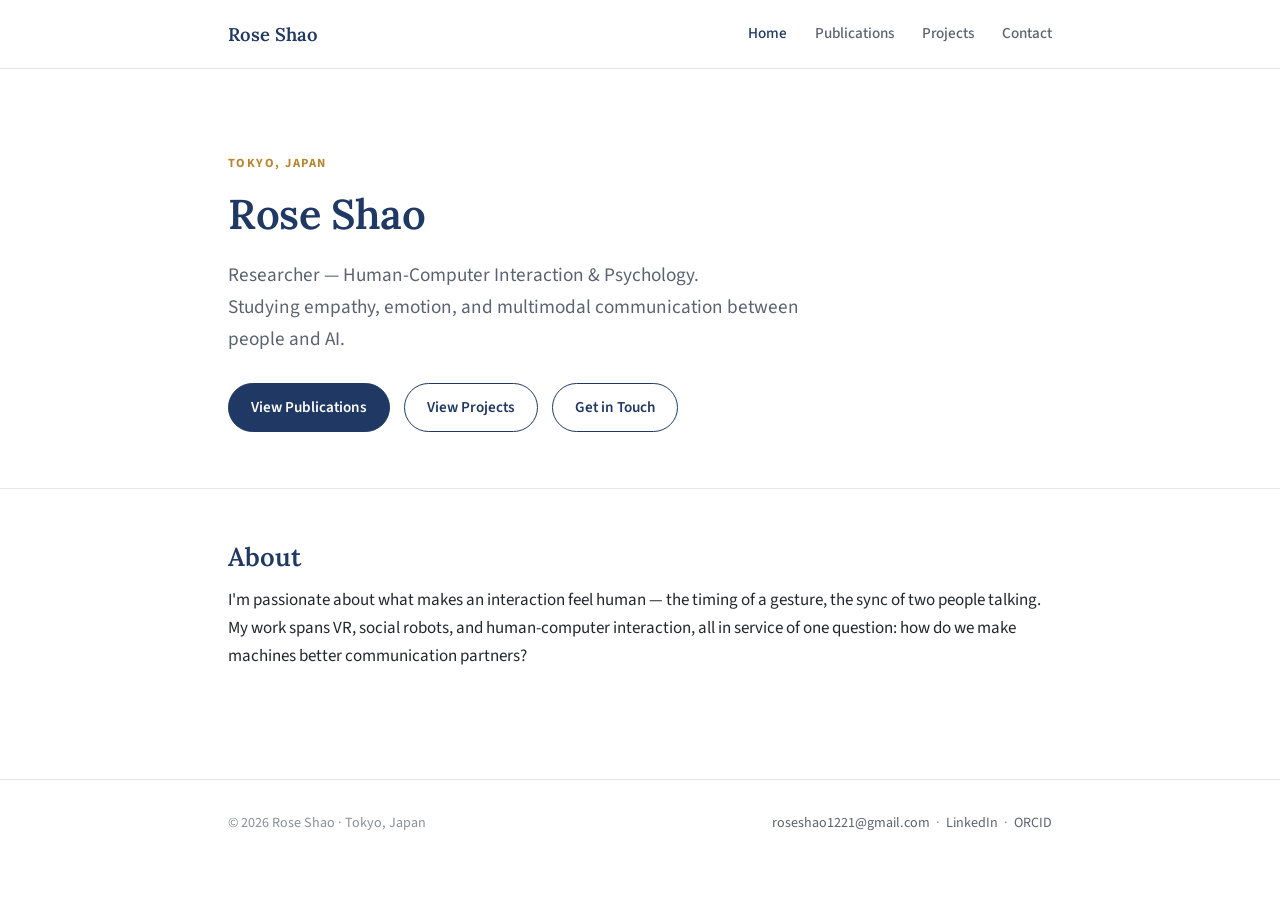
==== commit d4159187: "Simplify homepage to hero + intro only Move Education and the publication/mention stat row to the Pu" ====
--- a/index.html
+++ b/index.html
@@ -57,76 +57,6 @@
         interaction, all in service of one question: how do we make machines better communication
         partners?
       </p>
-      <div class="stat-row">
-        <div class="stat-card">
-          <div class="stat-num">3</div>
-          <div class="stat-label">Publications</div>
-        </div>
-        <div class="stat-card">
-          <div class="stat-num">2</div>
-          <div class="stat-label">Honorable Mentions, Augmented Humans</div>
-        </div>
-        <div class="stat-card">
-          <div class="stat-num">1</div>
-          <div class="stat-label">First-Author Manuscript · CHI 2027 (in prep)</div>
-        </div>
-      </div>
-    </div>
-  </section>
-
-  <section class="tint">
-    <div class="wrap">
-      <div class="section-head">
-        <h2>Education</h2>
-      </div>
-
-      <div class="edu-row">
-        <div>
-          <div class="school">Keio University Graduate School of Media Design (KMD)</div>
-          <div class="degree">Master of Media Design</div>
-        </div>
-        <div class="when">Sep 2022 – Jun 2024<br>Tokyo, Japan</div>
-      </div>
-
-      <div class="edu-row">
-        <div>
-          <div class="school">University of Victoria</div>
-          <div class="degree">Bachelor of Arts, Psychology</div>
-        </div>
-        <div class="when">Jan 2015 – Mar 2019<br>Victoria, Canada</div>
-      </div>
-    </div>
-  </section>
-
-  <section>
-    <div class="wrap">
-      <div class="section-head">
-        <h2>Recent work</h2>
-        <a class="see-all" href="projects.html">All projects →</a>
-      </div>
-
-      <div class="card">
-        <div class="card-eyebrow">
-          <span class="badge">In preparation · CHI 2027</span>
-        </div>
-        <h3>Behavioral Synchrony in VR Communication</h3>
-        <p class="venue">How nonverbal alignment predicts felt interpersonal connection — first author</p>
-        <p>A controlled VR study (N=44 English/Japanese dyads) comparing face-to-face and back-to-back
-        conversation conditions, with 60+ semi-structured interviews across both language groups.</p>
-        <div class="findings"><strong>Finding:</strong> behavioral synchrony significantly predicts felt
-        interpersonal connection (r=.31, p=.003) — direct evidence that nonverbal signals shape how
-        connected people feel to a communication partner.</div>
-      </div>
-
-      <div class="card">
-        <div class="card-eyebrow">
-          <span class="badge badge-honor">Honorable Mention · AH 2025</span>
-        </div>
-        <h3>Cuddle-Fish</h3>
-        <p class="venue">A soft floating robot with flapping wings for physical interactions — second author</p>
-        <p>Designed and led a mixed-methods study (~30 participants) evaluating empathy formation between
-        humans and a soft, non-humanoid companion robot built for physical, embodied interaction.</p>
-      </div>
     </div>
   </section>
 </main>
